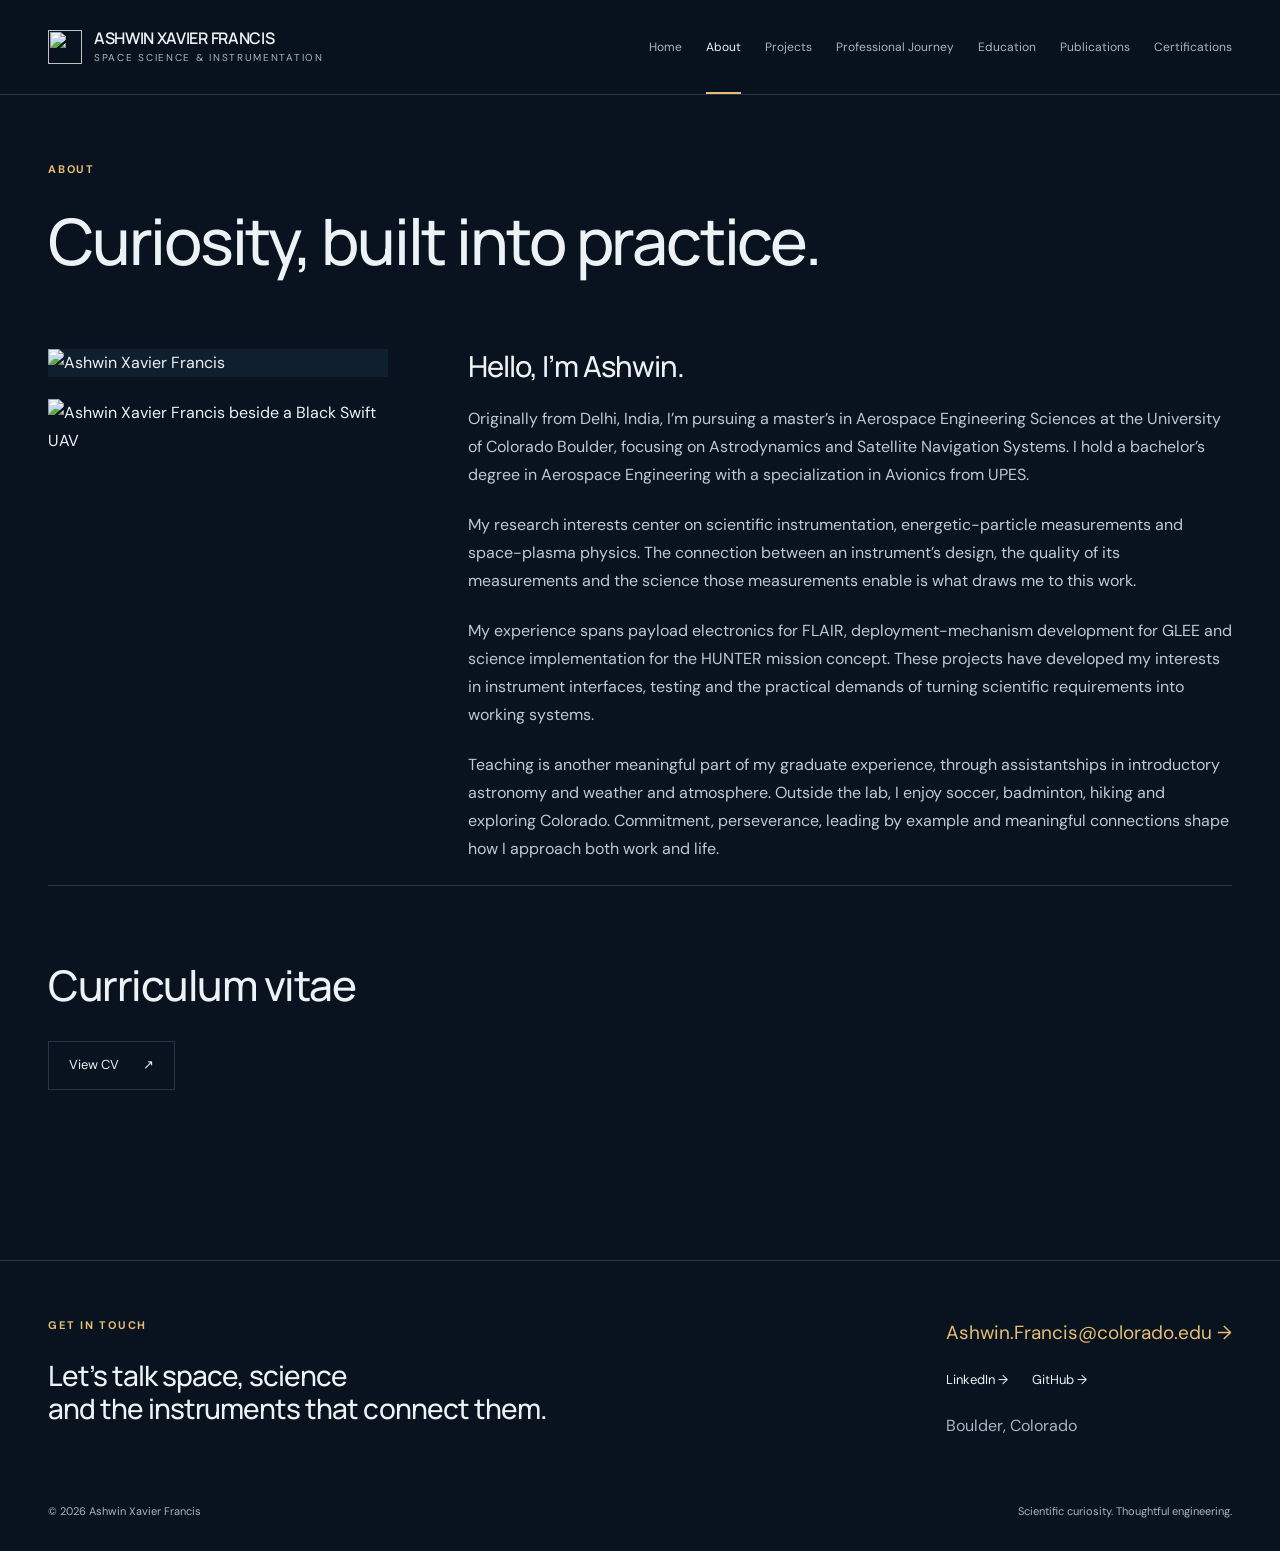
==== about.html @ 86c06a83 "Publish QUANTA portfolio pages" ====
<!DOCTYPE html>

<html lang="en"><head><meta charset="utf-8"/><meta content="width=device-width,initial-scale=1" name="viewport"/><meta content="Ashwin Xavier Francis — scientific instrumentation, energetic-particle measurements and space-plasma physics. Research and aerospace engineering portfolio." name="description"/><meta content="#08131f" name="theme-color"/><title>About | Ashwin Xavier Francis</title><link href="style.css" rel="stylesheet"/><script defer="" src="site.js"></script><link href="assets/quanta-symbol.svg" rel="icon" type="image/svg+xml"/></head><body><a class="skip" href="#main">Skip to content</a><header class="header"><div class="wrap header-inner"><a class="brand" href="index.html" aria-label="Ashwin Xavier Francis — Home"><img class="brand-symbol" src="assets/quanta-symbol.svg" alt="" width="34" height="34"/><div>ASHWIN XAVIER FRANCIS<span>SPACE SCIENCE &amp; INSTRUMENTATION</span></div></a><button aria-controls="navigation" aria-expanded="false" class="menu">Menu ☰</button><nav aria-label="Main navigation" id="navigation"><a class="" href="index.html">Home</a><a aria-current="page" class="active" href="about.html">About</a><a class="" href="projects.html">Projects</a><a class="" href="professional.html">Professional Journey</a><a class="" href="education.html">Education</a><a class="" href="publications.html">Publications</a><a class="" href="certifications.html">Certifications</a></nav></div></header><main class="wrap" id="main"><div class="page-head"><div class="eyebrow">About</div><h1>Curiosity, built into practice.</h1></div><div class="about-grid"><div class="about-photos"><img alt="Ashwin Xavier Francis" src="assets/portrait.webp"/><figure class="figure"><img src="assets/flair-ashwin-testing-day.webp" alt="Ashwin Xavier Francis beside a Black Swift UAV" data-zoom="" loading="lazy"/></figure></div><div><h2>Hello, I’m Ashwin.</h2><p>Originally from Delhi, India, I’m pursuing a master’s in Aerospace Engineering Sciences at the University of Colorado Boulder, focusing on Astrodynamics and Satellite Navigation Systems. I hold a bachelor’s degree in Aerospace Engineering with a specialization in Avionics from UPES.</p><p>My research interests center on scientific instrumentation, energetic-particle measurements and space-plasma physics. The connection between an instrument’s design, the quality of its measurements and the science those measurements enable is what draws me to this work.</p><p>My experience spans payload electronics for FLAIR, deployment-mechanism development for GLEE and science implementation for the HUNTER mission concept. These projects have developed my interests in instrument interfaces, testing and the practical demands of turning scientific requirements into working systems.</p><p>Teaching is another meaningful part of my graduate experience, through assistantships in introductory astronomy and weather and atmosphere. Outside the lab, I enjoy soccer, badminton, hiking and exploring Colorado. Commitment, perseverance, leading by example and meaningful connections shape how I approach both work and life.</p></div></div><section class="section" aria-label="Curriculum vitae"><h2>Curriculum vitae</h2><div class="buttons cv-actions"><a class="btn" href="assets/ashwin-xavier-francis-cv.pdf" target="_blank" rel="noopener">View CV <span>↗</span></a></div></section></main><footer class="footer"><div class="wrap"><div class="footer-top"><div><div class="eyebrow">Get in touch</div><h2>Let’s talk space, science<br/>and the instruments that connect them.</h2></div><div><a class="email" href="mailto:Ashwin.Francis@colorado.edu">Ashwin.Francis@colorado.edu →</a><div class="socials"><a href="https://www.linkedin.com/in/ashwin-xavier-francis-690303250/" rel="noopener" target="_blank">LinkedIn →</a><a href="https://github.com/ashlyxf" rel="noopener" target="_blank">GitHub →</a></div><p class="muted">Boulder, Colorado</p></div></div><div class="footer-bottom"><span>© 2026 Ashwin Xavier Francis</span><span>Scientific curiosity. Thoughtful engineering.</span></div></div></footer><dialog class="zoom"><button aria-label="Close image">×</button><img alt=""/></dialog></body></html>
---- style.css ----
@import url('https://fonts.googleapis.com/css2?family=DM+Sans:wght@400;500;600;700&family=Manrope:wght@400;500;600;700;800&display=swap');
:root{--bg:#08131f;--panel:#101f2e;--line:#263746;--text:#edf2f4;--muted:#a7b5c2;--gold:#e6bd72;--max:1240px}*{box-sizing:border-box}html{scroll-behavior:smooth}body{margin:0;background:var(--bg);color:var(--text);font:16px/1.75 'DM Sans',sans-serif}a{color:inherit;text-decoration:none}a:hover{color:var(--gold)}button{font:inherit;cursor:pointer}img{max-width:100%;display:block}h1,h2,h3,h4{font-family:Manrope,sans-serif;font-weight:500;line-height:1.18;letter-spacing:-.035em;margin:0 0 22px}h1{font-size:clamp(44px,5.5vw,76px)}h2{font-size:clamp(30px,3.3vw,46px)}h3{font-size:26px}p{margin:0 0 22px}small,.eyebrow{font-size:11px;letter-spacing:.16em;text-transform:uppercase}.eyebrow{color:var(--gold);margin-bottom:24px;font-weight:700}.muted{color:var(--muted)}.wrap{width:min(var(--max),calc(100% - 96px));margin:auto}.header{border-bottom:1px solid var(--line);background:#08131ff5;position:sticky;top:0;z-index:20}.header-inner{min-height:94px;display:flex;align-items:center;justify-content:space-between;gap:24px}.brand{font:600 16px/1.4 Manrope;letter-spacing:-.02em;white-space:nowrap}.brand span{display:block;font:10px/1.8 'DM Sans';letter-spacing:.17em;color:var(--muted)}nav{display:flex;gap:24px;align-items:center}nav a{font-size:12px;color:var(--muted);position:relative}nav a.active{color:var(--text)}nav a.active:after{content:'';height:2px;background:var(--gold);position:absolute;left:0;right:0;bottom:-36px}.menu{display:none;color:white;background:none;border:1px solid var(--line);padding:6px 12px}.hero{display:grid;grid-template-columns:1.25fr 1fr;gap:76px;align-items:center;padding:78px 0 88px;min-height:650px}.hero h1{margin-bottom:28px}.hero .intro{font-size:19px;max-width:570px;color:var(--muted)}.hero-visual{position:relative;padding:25px 24px 0 0}.portrait-frame{height:450px;background:linear-gradient(140deg,#263342,#111c28);position:relative;overflow:hidden}.portrait-frame img{height:100%;width:100%;object-fit:contain;object-position:bottom}.orbit{position:absolute;inset:-13px -5px 17px 18px;border:1px solid #a1875340;border-radius:50%;transform:rotate(-24deg);pointer-events:none}.visual-caption{display:flex;justify-content:space-between;font-size:10px;letter-spacing:.12em;color:var(--muted);padding-top:18px}.buttons{display:flex;gap:12px;flex-wrap:wrap;margin:30px 0}.btn{display:inline-flex;align-items:center;justify-content:space-between;gap:24px;border:1px solid var(--line);padding:12px 20px;font-size:13px;transition:.2s}.btn.primary{background:var(--gold);border-color:var(--gold);color:#14202c}.btn:hover{border-color:var(--gold);transform:translateY(-2px)}.section{padding:75px 0;border-top:1px solid var(--line)}.section-top{display:flex;align-items:end;justify-content:space-between;gap:30px;margin-bottom:38px}.section-top h2{margin:0}.section-top a{font-size:13px;color:var(--gold)}.research{display:grid;grid-template-columns:repeat(3,1fr)}.research article{padding:0 34px;border-right:1px solid var(--line)}.research article:first-child{padding-left:0}.research article:last-child{border:0;padding-right:0}.num{font:12px Manrope;color:var(--gold);display:block;margin-bottom:30px}.research h3{font-size:22px;max-width:300px}.research p{font-size:14px;color:var(--muted);margin:0}.project-grid{display:grid;grid-template-columns:repeat(4,1fr);gap:24px}.project-card{border-top:1px solid var(--line);padding-top:24px;display:block}.logo-box{height:190px;background:#f4f4ef;display:flex;align-items:center;justify-content:center;margin-bottom:24px;overflow:hidden}.logo-box img{width:72%;height:80%;object-fit:contain;transition:transform .3s}.project-card:hover img{transform:scale(1.06)}.project-card h3{font-size:21px;margin:12px 0}.project-card p{font-size:13px;color:var(--muted)}.project-card .arrow{float:right;color:var(--gold)}.tag{font-size:10px;letter-spacing:.12em;text-transform:uppercase;color:var(--gold)}.feature{display:grid;grid-template-columns:1.15fr 1fr;gap:65px;align-items:center}.feature img{width:100%;aspect-ratio:1.5;object-fit:cover}.feature p{color:var(--muted)}.page-head{padding:65px 0 48px}.page-head h1{max-width:1000px;font-size:clamp(42px,5vw,64px)}.page-head p{color:var(--muted);max-width:760px;font-size:18px}.crumb{font-size:12px;color:var(--muted);margin-bottom:32px}.crumb a{color:var(--gold)}.project-meta{display:grid;grid-template-columns:repeat(3,1fr);gap:25px;border-block:1px solid var(--line);padding:24px 0;margin-bottom:48px}.project-meta span{display:block;font-size:10px;letter-spacing:.15em;text-transform:uppercase;color:var(--muted);margin-bottom:8px}.project-meta p{font-size:14px;margin:0}.project-text{display:grid;grid-template-columns:1fr 1fr;gap:65px;margin-bottom:50px}.project-text p{color:#c4ced7;font-size:16px}.project-text h2{font-size:23px}.hero-image{width:100%;max-height:650px;object-fit:contain;background:#f6f6f6}.figure{margin:0 0 30px}.figure figcaption{font-size:12px;color:var(--muted);margin-top:12px}.gallery{display:grid;grid-template-columns:repeat(2,1fr);gap:28px}.gallery img{width:100%;height:330px;object-fit:contain;background:#f6f6f6;cursor:zoom-in}.media-grid{display:grid;grid-template-columns:repeat(2,1fr);gap:28px}.media-grid video{width:100%;height:330px;background:#02070d;object-fit:contain}.media-grid h3{font-size:18px;margin:16px 0 8px}.media-grid p{font-size:12px;color:var(--muted)}.resources{display:flex;flex-wrap:wrap;gap:12px}.timeline{max-width:980px;margin-left:auto}.timeline article{display:grid;grid-template-columns:190px 1fr;gap:40px;border-top:1px solid var(--line);padding:34px 0}.timeline .date{font-size:12px;color:var(--gold);padding-top:5px}.timeline h2{font-size:27px;margin-bottom:12px}.timeline h3{font-size:15px;letter-spacing:0;color:var(--muted);margin-bottom:18px}.timeline p{font-size:15px;color:#b9c5d0}.timeline .supervisor{font-size:12px;color:var(--gold)}.publication{display:grid;grid-template-columns:220px 1fr;gap:55px;padding:40px 0;border-top:1px solid var(--line)}.publication img{width:100%;height:280px;object-fit:contain;object-position:top;background:#f4f4ef}.publication h2{font-size:30px}.publication p{color:var(--muted);font-size:14px}.cert-grid{display:grid;grid-template-columns:1fr 1fr;gap:45px 30px}.cert img{height:320px;width:100%;object-fit:contain;background:white;margin-bottom:24px}.cert h2{font-size:24px}.cert p{font-size:14px;color:var(--muted)}.about-grid{display:grid;grid-template-columns:340px 1fr;gap:80px}.about-grid>img{width:100%;background:var(--panel)}.about-grid p{color:#bec9d2}.about-grid h2{font-size:29px}.footer{padding:55px 0 30px;border-top:1px solid var(--line);margin-top:65px}.footer-top{display:flex;justify-content:space-between;gap:40px}.footer h2{font-size:28px}.footer a.email{color:var(--gold);font-size:19px}.socials{display:flex;gap:24px;font-size:13px;margin:20px 0}.footer-bottom{display:flex;justify-content:space-between;font-size:11px;color:var(--muted);margin-top:40px}.zoom{border:1px solid var(--line);padding:15px;background:var(--bg);color:white;max-width:95vw;max-height:95vh}.zoom::backdrop{background:#000c}.zoom img{max-height:80vh;max-width:85vw;object-fit:contain}.zoom button{float:right;color:white;background:none;border:0;font-size:28px}.skip{position:fixed;left:10px;top:-60px;background:var(--gold);color:black;z-index:100;padding:10px}.skip:focus{top:10px}:focus-visible{outline:2px solid var(--gold);outline-offset:5px}@media(min-width:1500px){:root{--max:1320px}.hero{min-height:720px}.portrait-frame{height:510px}}@media(max-width:1100px){.wrap{width:calc(100% - 56px)}nav{gap:13px}nav a{font-size:10px}.hero{gap:35px}.project-grid{gap:18px}.logo-box{height:155px}}@media(max-width:780px){.wrap{width:calc(100% - 40px)}.header-inner{min-height:76px}.menu{display:block}nav{display:none;position:absolute;top:76px;left:0;right:0;background:var(--panel);padding:24px;flex-direction:column;align-items:start;gap:20px}nav.open{display:flex}nav a{font-size:14px}nav a.active:after{bottom:-5px}.hero{grid-template-columns:1fr;padding:45px 0;gap:30px}.hero-visual{max-width:470px;width:100%;margin:auto}.portrait-frame{height:400px}.research,.feature,.project-text,.about-grid{grid-template-columns:1fr}.research article{border-right:0;border-bottom:1px solid var(--line);padding:24px 0!important}.num{margin-bottom:15px}.project-grid{grid-template-columns:1fr 1fr}.project-meta{grid-template-columns:1fr}.project-text{gap:20px}.gallery,.media-grid,.cert-grid{grid-template-columns:1fr}.timeline article{grid-template-columns:1fr;gap:12px}.publication{grid-template-columns:100px 1fr;gap:20px}.publication img{height:160px}.publication h2{font-size:24px}.footer-top{flex-direction:column}.footer-bottom{gap:20px}.section{padding:45px 0}.about-grid{gap:35px}.about-grid>img{max-width:330px}.logo-box{height:170px}.gallery img{height:auto;max-height:420px}.section-top{align-items:start}.media-grid video{height:auto;max-height:400px}}
.hero{grid-template-columns:minmax(0,1.3fr) minmax(0,1fr);gap:65px}.hero h1{font-size:clamp(40px,4.15vw,60px)}.hero-visual{min-width:0}.hero-image{background:none}.hero-image img{width:100%;max-height:650px;object-fit:contain}.gallery img{height:330px}.project-card img{object-fit:contain}@media(max-width:780px){.hero{grid-template-columns:minmax(0,1fr);gap:30px}.hero h1{font-size:clamp(34px,7.4vw,50px)}.hero h1 br{display:none}.portrait-frame{height:390px}}
.orbit{inset:-12px 8px 18px 8px;transform:none}.arrow,.btn span{font-family:Arial,sans-serif}

/* Project logos sit directly on the portfolio background. */
.logo-box{background:transparent;height:210px;overflow:visible;border:0}
.logo-box img{width:78%;height:85%;object-fit:contain;filter:drop-shadow(0 5px 15px #0004)}
.logo-box img.cu-lockup{width:100%;height:auto;max-height:110px;filter:none}
.project-card:hover .logo-box{background:transparent}
.document-intro{display:grid;grid-template-columns:300px minmax(0,1fr);align-items:center;gap:70px;padding:35px 0 48px;border-top:1px solid var(--line);margin-bottom:40px}
.document-cover{display:block;position:relative;width:100%;max-height:355px;transition:transform .25s;justify-self:start}
.document-cover:hover{transform:translateY(-4px)}
.document-cover img{height:355px;width:100%;object-fit:contain;object-position:left center;filter:drop-shadow(0 12px 22px #0006)}
.document-copy h2{font-size:clamp(26px,3vw,39px);max-width:650px;margin-bottom:18px}
.document-copy .eyebrow{margin-bottom:16px}.document-format{font-size:13px;color:var(--muted);margin-bottom:20px}
.project-jumps{display:flex;gap:28px;flex-wrap:wrap;margin-top:28px;font-size:12px;color:var(--gold)}
.slide-cover{aspect-ratio:16/9;align-self:center;background:#111b28}.slide-cover img{width:100%;height:auto}
.slide-cover-title{position:absolute;left:3%;top:48%;color:white;font-family:Arial,sans-serif;font-weight:900;font-size:18px;line-height:1.1}.slide-cover-title span{display:block;font-family:monospace;font-size:12px;font-weight:400;margin-top:7px}
#background,#simulations,#development{scroll-margin-top:120px}
.report-project-card img{height:340px;object-fit:contain;background:transparent;margin-bottom:25px;width:100%;object-position:left center}
.video-download{display:inline-block;color:var(--gold);font-size:12px;margin:0 0 18px}.media-grid video{border:1px solid var(--line)}
@media(max-width:780px){.document-intro{grid-template-columns:minmax(0,1fr);gap:28px;padding:28px 0 35px}.document-cover{max-width:260px;justify-self:center}.document-cover img{height:300px;object-position:center}.slide-cover{max-width:100%}.slide-cover img{height:auto}.document-copy h2{font-size:28px}.logo-box{height:170px}.logo-box img.cu-lockup{width:100%}.project-jumps{gap:20px}.report-project-card img{height:280px;object-position:center}}
.media-grid>.recording:only-child{grid-column:1/-1}.media-grid>.recording:only-child video{height:auto;max-height:620px}

.journey-aside{display:flex;flex-direction:column;gap:20px;align-items:flex-start}.journey-logo{display:flex;align-items:center;justify-content:flex-start;width:185px;min-height:75px;background:transparent}.journey-logo img{display:block;max-width:100%;height:75px;object-fit:contain;object-position:left center}.journey-logo.mission img{height:115px;width:140px;object-position:center}.journey-logo.crest img{height:110px;width:110px;object-position:center}.journey-logo.upes img{height:65px;width:175px}.journey-logo.cu img{height:auto;width:185px}.journey-aside .date{padding-top:0}.timeline .journey-aside a:hover{opacity:.85}@media(max-width:780px){.timeline article{gap:23px}.journey-aside{flex-direction:row;align-items:center;justify-content:space-between;gap:20px;width:100%}.journey-aside .date{max-width:150px;text-align:right}.journey-logo{width:165px;min-height:60px}.journey-logo.mission img{height:85px;width:110px}.journey-logo.crest img{height:85px;width:85px}.journey-logo.cu img{width:165px}.journey-logo.upes img{width:150px}}

.wiring-preview{position:relative;width:100%;aspect-ratio:4/3;overflow:hidden;background:var(--panel)}.gallery .wiring-preview img{position:absolute;width:75%;height:133.333%;max-width:none;left:12.5%;top:-16.667%;transform:rotate(-90deg);object-fit:contain;background:transparent}#flight-recording{scroll-margin-top:120px}

/* Offset the empty space above the supplied HUNTER artwork. */
.logo-box img.hunter-logo{transform:translateY(-12%)}.project-card:hover .logo-box img.hunter-logo{transform:translateY(-12%) scale(1.06)}

.project-affiliation{min-height:58px;display:flex;align-items:flex-start;font-size:12px;line-height:1.65;color:var(--muted);max-width:270px;margin-bottom:8px}.page-head h1.full-project-title{font-size:clamp(36px,4.1vw,58px);max-width:1120px;line-height:1.2}@media(max-width:780px){.project-affiliation{font-size:11px;min-height:65px;line-height:1.6}.page-head h1.full-project-title{font-size:clamp(30px,6.5vw,44px)}}

/* Quanta identity appears on the homepage and in the browser tab. */
.quanta-identity{display:flex;align-items:center;gap:15px;margin-bottom:26px;color:#fff}.quanta-identity img{width:48px;height:48px;object-fit:contain}.quanta-identity span{font-size:21px;font-weight:500;letter-spacing:.28em;line-height:1}@media(max-width:600px){.quanta-identity{margin-bottom:22px}.quanta-identity img{width:40px;height:40px}.quanta-identity span{font-size:18px}}

.brand{display:flex;align-items:center;gap:12px}.brand .brand-symbol{width:34px;height:34px;flex:none;object-fit:contain}@media(max-width:600px){.brand{gap:9px}.brand .brand-symbol{width:29px;height:29px}}

.about-photos{display:flex;flex-direction:column;gap:22px;align-self:start}.about-photos>img{width:100%;background:var(--panel)}.about-photos .figure{margin:0}.about-photos .figure img{width:100%;height:auto;object-fit:contain}@media(max-width:800px){.about-photos{max-width:430px}}

/* Related views stay together, without cropping hardware or team members. */
.photo-group{grid-column:1/-1;background:var(--panel);padding:16px;border:1px solid var(--line)}.photo-pair{display:flex;gap:14px;align-items:stretch}.photo-pair>img{flex:1;min-width:0;width:0;height:380px;object-fit:contain;background:transparent;cursor:zoom-in}.photo-group figcaption{margin-bottom:0}@media(max-width:780px){.photo-pair{flex-wrap:wrap}.photo-pair>img{flex:1 1 140px;width:100%;height:260px}.feature .team-photos img{height:190px}.team-slide:has(.team-photos>img:only-child) .team-photos img{height:390px}}

/* A seamless moving strip, with a duplicate track for a continuous loop. */
.team-carousel{min-width:0;overflow:hidden;border:1px solid var(--line);background:var(--panel);padding:14px 0}.team-window{overflow:hidden}.team-track{display:flex;width:max-content;animation:team-drift 38s linear infinite;will-change:transform}.team-loop{display:flex;gap:16px;padding-right:16px;flex-shrink:0}.team-card{margin:0;flex:none;width:440px;padding:10px;background:var(--bg);border:1px solid var(--line)}.team-photos{display:flex;gap:8px;height:260px;align-items:center}.feature .team-photos img{height:100%;width:0;flex:1;min-width:0;aspect-ratio:auto;object-fit:contain;background:transparent;cursor:zoom-in}.team-card figcaption{font-size:13px;color:var(--gold);padding:12px 0 2px}.team-loop[aria-hidden] img{cursor:default}.carousel-controls{display:flex;gap:14px;align-items:center;justify-content:space-between;padding:14px 14px 0;color:var(--muted);font-size:11px}.carousel-controls button{border:1px solid var(--line);background:transparent;color:var(--text);padding:5px 12px;font-size:12px}.team-carousel.is-paused .team-track{animation-play-state:paused}@keyframes team-drift{from{transform:translateX(0)}to{transform:translateX(-50%)}}@media(max-width:780px){.team-card{width:310px}.team-photos{height:230px}.carousel-controls{font-size:10px}.team-track{animation-duration:32s}}

/* Solar atmosphere dissolves into the same navy as the hero copy. */
.hero{position:relative;isolation:isolate;min-height:710px;overflow:visible}.hero>div:first-child{position:relative;z-index:2}.solar-visual{position:relative;width:calc(100% + 140px);margin-left:-100px;margin-right:-40px;align-self:center;min-width:0;z-index:1}.solar-visual:before{content:'';position:absolute;inset:12% -5%;background:radial-gradient(ellipse,#9e541518,transparent 68%);z-index:-1}.solar-visual canvas{display:block;width:100%;height:auto;aspect-ratio:1;mask-image:radial-gradient(ellipse at 55% 49%,#000 35%,#000c 60%,transparent 76%)}.solar-caption{display:flex;justify-content:space-between;gap:15px;font-size:9px;letter-spacing:.12em;color:var(--muted);margin:-25px 20px 0 60px;position:relative}.solar-caption b{color:var(--gold);margin:0 5px}.solar-caption>span:last-child{font-size:9px;letter-spacing:0;white-space:nowrap}.solar-pause{background:none;color:var(--muted);border:0;border-bottom:1px solid var(--line);font-size:9px;padding:0 0 2px;margin-left:8px}.solar-pause:hover{color:var(--gold)}@media(max-width:1100px){.solar-visual{width:calc(100% + 100px);margin-left:-70px}.solar-caption{margin-left:35px;flex-direction:column;gap:3px}}@media(max-width:780px){.hero{min-height:0;gap:0;padding-bottom:45px;overflow:hidden}.solar-visual{width:calc(100% + 40px);margin:-30px -20px 0;max-width:650px;justify-self:center}.solar-caption{margin:-22px 35px 0;flex-direction:row;font-size:8px}.solar-caption>span:last-child{font-size:8px}}

/* Actual NASA/SDO EUV footage, muted and looping against the navy hero. */
.solar-visual{width:calc(100% + 200px);margin-left:-125px;margin-right:-75px}.solar-visual video{display:block;width:100%;height:auto;aspect-ratio:1080/606;object-fit:contain;mix-blend-mode:screen;mask-image:radial-gradient(ellipse at 50% 50%,#000 42%,#000e 58%,transparent 76%)}.solar-caption{margin:18px 25px 0 55px;font-size:8px}.solar-caption a:hover{color:var(--gold)}@media(max-width:780px){.solar-visual{width:calc(100% + 60px);margin:0 -30px 0}.solar-caption{margin:16px 35px 0;gap:8px}.solar-caption>span:last-child{white-space:normal}}
.hero{overflow:hidden}.solar-caption{max-width:calc(100% - 125px);margin-right:70px}@media(max-width:780px){.solar-caption{max-width:none;margin-right:35px}}

/* A full-width solar cinema gives the 4K observation room to breathe. */
.hero.solar-home{display:grid;grid-template-columns:1.3fr 1fr;min-height:0;gap:70px;padding:65px 0 48px;overflow:visible}.solar-home h1{font-size:clamp(34px,3.65vw,52px);max-width:730px;margin:0}.solar-home h1 br{display:none}.solar-home .quanta-identity{margin-bottom:20px}.solar-home .eyebrow{margin-bottom:18px}.solar-introduction{padding-top:38px}.solar-home .intro{font-size:16px;line-height:1.8;margin-bottom:16px}.solar-home .buttons{margin:16px 0}.solar-home .cv-actions{display:inline-flex;margin:0 0 16px}.solar-home small{display:block;font-size:9px}.solar-cinema{border-top:1px solid var(--line);padding:32px 0 60px}.solar-film-heading{display:flex;justify-content:space-between;align-items:end;gap:24px;margin-bottom:24px}.solar-film-heading .eyebrow{margin-bottom:10px}.solar-film-heading h2{font-size:34px;margin:0}.solar-quality{display:flex;flex-direction:column;gap:6px;font-size:10px;color:var(--muted)}.solar-quality select{font:12px 'DM Sans',sans-serif;color:var(--text);background:var(--panel);border:1px solid var(--line);padding:9px 12px}.solar-screen{background:#000;aspect-ratio:16/9;border:1px solid var(--line);overflow:hidden}.solar-screen video{display:block;width:100%;height:100%;object-fit:contain;mask-image:none;mix-blend-mode:normal}.solar-film-credit{display:flex;justify-content:space-between;gap:20px;color:var(--muted);font-size:10px;line-height:1.6;padding:15px 0 27px;border-bottom:1px solid var(--line)}.solar-film-credit>span{letter-spacing:.1em}.solar-film-credit a{font-size:10px}.solar-story{display:grid;grid-template-columns:1fr 1fr;gap:60px;padding-top:32px}.solar-story .eyebrow{font-size:10px;margin-bottom:13px}.solar-story h3{font-size:24px;margin-bottom:14px}.solar-story p{font-size:14px;color:var(--muted);line-height:1.85;margin-bottom:12px}.solar-source{font-size:11px;color:var(--gold)}@media(max-width:780px){.hero.solar-home{grid-template-columns:1fr;gap:20px;padding:38px 0 30px}.solar-home h1{font-size:35px}.solar-introduction{padding:0}.solar-film-heading{align-items:center}.solar-film-heading h2{font-size:26px}.solar-quality select{font-size:10px;max-width:140px}.solar-film-heading .eyebrow{font-size:8px}.solar-film-credit{flex-direction:column;gap:7px}.solar-story{grid-template-columns:1fr;gap:28px}.solar-story h3{font-size:23px}.solar-cinema{padding-top:24px;padding-bottom:35px}}
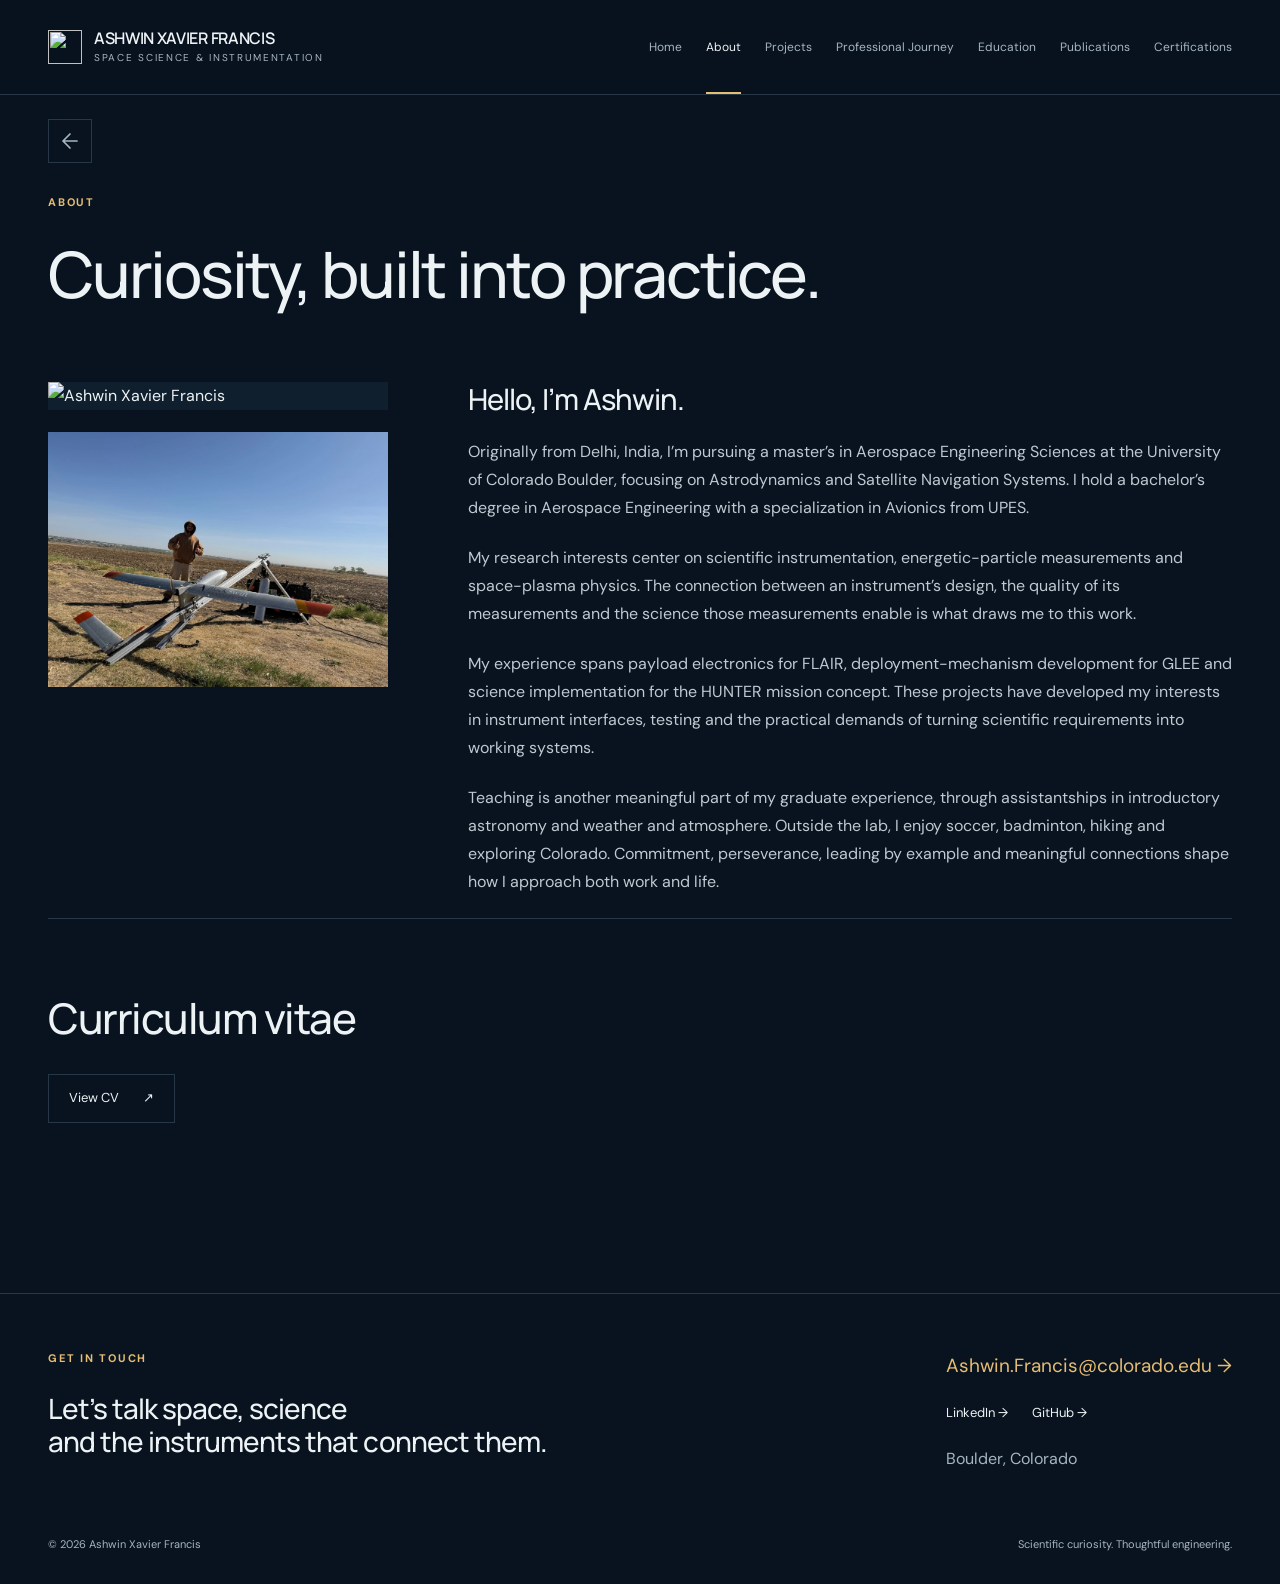
==== commit 052b90bb: "Publish TALOS, align CU projects and add back-arrow navigation" ====
--- a/about.html
+++ b/about.html
@@ -1,3 +1,3 @@
 <!DOCTYPE html>
 
-<html lang="en"><head><meta charset="utf-8"/><meta content="width=device-width,initial-scale=1" name="viewport"/><meta content="Ashwin Xavier Francis — scientific instrumentation, energetic-particle measurements and space-plasma physics. Research and aerospace engineering portfolio." name="description"/><meta content="#08131f" name="theme-color"/><title>About | Ashwin Xavier Francis</title><link href="style.css" rel="stylesheet"/><script defer="" src="site.js"></script><link href="assets/quanta-symbol.svg" rel="icon" type="image/svg+xml"/></head><body><a class="skip" href="#main">Skip to content</a><header class="header"><div class="wrap header-inner"><a class="brand" href="index.html" aria-label="Ashwin Xavier Francis — Home"><img class="brand-symbol" src="assets/quanta-symbol.svg" alt="" width="34" height="34"/><div>ASHWIN XAVIER FRANCIS<span>SPACE SCIENCE &amp; INSTRUMENTATION</span></div></a><button aria-controls="navigation" aria-expanded="false" class="menu">Menu ☰</button><nav aria-label="Main navigation" id="navigation"><a class="" href="index.html">Home</a><a aria-current="page" class="active" href="about.html">About</a><a class="" href="projects.html">Projects</a><a class="" href="professional.html">Professional Journey</a><a class="" href="education.html">Education</a><a class="" href="publications.html">Publications</a><a class="" href="certifications.html">Certifications</a></nav></div></header><main class="wrap" id="main"><div class="page-head"><div class="eyebrow">About</div><h1>Curiosity, built into practice.</h1></div><div class="about-grid"><div class="about-photos"><img alt="Ashwin Xavier Francis" src="assets/portrait.webp"/><figure class="figure"><img src="assets/flair-ashwin-testing-day.webp" alt="Ashwin Xavier Francis beside a Black Swift UAV" data-zoom="" loading="lazy"/></figure></div><div><h2>Hello, I’m Ashwin.</h2><p>Originally from Delhi, India, I’m pursuing a master’s in Aerospace Engineering Sciences at the University of Colorado Boulder, focusing on Astrodynamics and Satellite Navigation Systems. I hold a bachelor’s degree in Aerospace Engineering with a specialization in Avionics from UPES.</p><p>My research interests center on scientific instrumentation, energetic-particle measurements and space-plasma physics. The connection between an instrument’s design, the quality of its measurements and the science those measurements enable is what draws me to this work.</p><p>My experience spans payload electronics for FLAIR, deployment-mechanism development for GLEE and science implementation for the HUNTER mission concept. These projects have developed my interests in instrument interfaces, testing and the practical demands of turning scientific requirements into working systems.</p><p>Teaching is another meaningful part of my graduate experience, through assistantships in introductory astronomy and weather and atmosphere. Outside the lab, I enjoy soccer, badminton, hiking and exploring Colorado. Commitment, perseverance, leading by example and meaningful connections shape how I approach both work and life.</p></div></div><section class="section" aria-label="Curriculum vitae"><h2>Curriculum vitae</h2><div class="buttons cv-actions"><a class="btn" href="assets/ashwin-xavier-francis-cv.pdf" target="_blank" rel="noopener">View CV <span>↗</span></a></div></section></main><footer class="footer"><div class="wrap"><div class="footer-top"><div><div class="eyebrow">Get in touch</div><h2>Let’s talk space, science<br/>and the instruments that connect them.</h2></div><div><a class="email" href="mailto:Ashwin.Francis@colorado.edu">Ashwin.Francis@colorado.edu →</a><div class="socials"><a href="https://www.linkedin.com/in/ashwin-xavier-francis-690303250/" rel="noopener" target="_blank">LinkedIn →</a><a href="https://github.com/ashlyxf" rel="noopener" target="_blank">GitHub →</a></div><p class="muted">Boulder, Colorado</p></div></div><div class="footer-bottom"><span>© 2026 Ashwin Xavier Francis</span><span>Scientific curiosity. Thoughtful engineering.</span></div></div></footer><dialog class="zoom"><button aria-label="Close image">×</button><img alt=""/></dialog></body></html>+<html lang="en"><head><meta charset="utf-8"/><meta content="width=device-width,initial-scale=1" name="viewport"/><meta content="Ashwin Xavier Francis — scientific instrumentation, energetic-particle measurements and space-plasma physics. Research and aerospace engineering portfolio." name="description"/><meta content="#08131f" name="theme-color"/><title>About | Ashwin Xavier Francis</title><link href="style.css" rel="stylesheet"/><script defer="" src="site.js"></script><link href="assets/quanta-symbol.svg" rel="icon" type="image/svg+xml"/></head><body><a class="skip" href="#main">Skip to content</a><header class="header"><div class="wrap header-inner"><a aria-label="Ashwin Xavier Francis — Home" class="brand" href="index.html"><img alt="" class="brand-symbol" height="34" src="assets/quanta-symbol.svg" width="34"/><div>ASHWIN XAVIER FRANCIS<span>SPACE SCIENCE &amp; INSTRUMENTATION</span></div></a><button aria-controls="navigation" aria-expanded="false" class="menu">Menu ☰</button><nav aria-label="Main navigation" id="navigation"><a class="" href="index.html">Home</a><a aria-current="page" class="active" href="about.html">About</a><a class="" href="projects.html">Projects</a><a class="" href="professional.html">Professional Journey</a><a class="" href="education.html">Education</a><a class="" href="publications.html">Publications</a><a class="" href="certifications.html">Certifications</a></nav></div></header><main class="wrap" id="main"><a aria-label="Go back to the previous page" class="back-link" data-back="" href="index.html" title="Go back"><svg aria-hidden="true" fill="none" focusable="false" height="24" stroke="currentColor" stroke-linecap="round" stroke-linejoin="round" stroke-width="1.7" viewbox="0 0 24 24" width="24"><path d="M19 12H5m7-7-7 7 7 7"></path></svg></a><div class="page-head"><div class="eyebrow">About</div><h1>Curiosity, built into practice.</h1></div><div class="about-grid"><div class="about-photos"><img alt="Ashwin Xavier Francis" src="assets/portrait.webp"/><figure class="figure"><img alt="Ashwin Xavier Francis beside a Black Swift UAV" data-zoom="" loading="lazy" src="assets/flair-ashwin-testing-day.webp"/></figure></div><div><h2>Hello, I’m Ashwin.</h2><p>Originally from Delhi, India, I’m pursuing a master’s in Aerospace Engineering Sciences at the University of Colorado Boulder, focusing on Astrodynamics and Satellite Navigation Systems. I hold a bachelor’s degree in Aerospace Engineering with a specialization in Avionics from UPES.</p><p>My research interests center on scientific instrumentation, energetic-particle measurements and space-plasma physics. The connection between an instrument’s design, the quality of its measurements and the science those measurements enable is what draws me to this work.</p><p>My experience spans payload electronics for FLAIR, deployment-mechanism development for GLEE and science implementation for the HUNTER mission concept. These projects have developed my interests in instrument interfaces, testing and the practical demands of turning scientific requirements into working systems.</p><p>Teaching is another meaningful part of my graduate experience, through assistantships in introductory astronomy and weather and atmosphere. Outside the lab, I enjoy soccer, badminton, hiking and exploring Colorado. Commitment, perseverance, leading by example and meaningful connections shape how I approach both work and life.</p></div></div><section aria-label="Curriculum vitae" class="section"><h2>Curriculum vitae</h2><div class="buttons cv-actions"><a class="btn" href="assets/ashwin-xavier-francis-cv.pdf" rel="noopener" target="_blank">View CV <span>↗</span></a></div></section></main><footer class="footer"><div class="wrap"><div class="footer-top"><div><div class="eyebrow">Get in touch</div><h2>Let’s talk space, science<br/>and the instruments that connect them.</h2></div><div><a class="email" href="mailto:Ashwin.Francis@colorado.edu">Ashwin.Francis@colorado.edu →</a><div class="socials"><a href="https://www.linkedin.com/in/ashwin-xavier-francis-690303250/" rel="noopener" target="_blank">LinkedIn →</a><a href="https://github.com/ashlyxf" rel="noopener" target="_blank">GitHub →</a></div><p class="muted">Boulder, Colorado</p></div></div><div class="footer-bottom"><span>© 2026 Ashwin Xavier Francis</span><span>Scientific curiosity. Thoughtful engineering.</span></div></div></footer><dialog class="zoom"><button aria-label="Close image">×</button><img alt=""/></dialog></body></html>
--- a/style.css
+++ b/style.css
@@ -54,3 +54,13 @@
 
 /* A full-width solar cinema gives the 4K observation room to breathe. */
 .hero.solar-home{display:grid;grid-template-columns:1.3fr 1fr;min-height:0;gap:70px;padding:65px 0 48px;overflow:visible}.solar-home h1{font-size:clamp(34px,3.65vw,52px);max-width:730px;margin:0}.solar-home h1 br{display:none}.solar-home .quanta-identity{margin-bottom:20px}.solar-home .eyebrow{margin-bottom:18px}.solar-introduction{padding-top:38px}.solar-home .intro{font-size:16px;line-height:1.8;margin-bottom:16px}.solar-home .buttons{margin:16px 0}.solar-home .cv-actions{display:inline-flex;margin:0 0 16px}.solar-home small{display:block;font-size:9px}.solar-cinema{border-top:1px solid var(--line);padding:32px 0 60px}.solar-film-heading{display:flex;justify-content:space-between;align-items:end;gap:24px;margin-bottom:24px}.solar-film-heading .eyebrow{margin-bottom:10px}.solar-film-heading h2{font-size:34px;margin:0}.solar-quality{display:flex;flex-direction:column;gap:6px;font-size:10px;color:var(--muted)}.solar-quality select{font:12px 'DM Sans',sans-serif;color:var(--text);background:var(--panel);border:1px solid var(--line);padding:9px 12px}.solar-screen{background:#000;aspect-ratio:16/9;border:1px solid var(--line);overflow:hidden}.solar-screen video{display:block;width:100%;height:100%;object-fit:contain;mask-image:none;mix-blend-mode:normal}.solar-film-credit{display:flex;justify-content:space-between;gap:20px;color:var(--muted);font-size:10px;line-height:1.6;padding:15px 0 27px;border-bottom:1px solid var(--line)}.solar-film-credit>span{letter-spacing:.1em}.solar-film-credit a{font-size:10px}.solar-story{display:grid;grid-template-columns:1fr 1fr;gap:60px;padding-top:32px}.solar-story .eyebrow{font-size:10px;margin-bottom:13px}.solar-story h3{font-size:24px;margin-bottom:14px}.solar-story p{font-size:14px;color:var(--muted);line-height:1.85;margin-bottom:12px}.solar-source{font-size:11px;color:var(--gold)}@media(max-width:780px){.hero.solar-home{grid-template-columns:1fr;gap:20px;padding:38px 0 30px}.solar-home h1{font-size:35px}.solar-introduction{padding:0}.solar-film-heading{align-items:center}.solar-film-heading h2{font-size:26px}.solar-quality select{font-size:10px;max-width:140px}.solar-film-heading .eyebrow{font-size:8px}.solar-film-credit{flex-direction:column;gap:7px}.solar-story{grid-template-columns:1fr;gap:28px}.solar-story h3{font-size:23px}.solar-cinema{padding-top:24px;padding-bottom:35px}}
+
+/* TALOS: preserve the supplied badge with a vector clip around its exterior. */
+.talos-heading{display:grid;grid-template-columns:minmax(0,1.4fr) minmax(0,1fr);align-items:center;gap:65px}.talos-heading h1{font-size:clamp(64px,8vw,108px);margin-bottom:18px}.talos-heading .talos-subtitle{color:var(--text);font-family:Manrope,sans-serif;font-size:clamp(24px,2.8vw,35px);line-height:1.3}.talos-badge{width:100%;height:auto;filter:drop-shadow(0 14px 25px #0004)}.talos-project-card .talos-card-art{height:340px;display:flex;align-items:center;justify-content:center;margin-bottom:25px}.talos-project-card .talos-card-art img{width:100%;max-width:390px;height:auto;max-height:325px;cursor:pointer;margin:0;object-position:center}.talos-project-card p{font-size:16px}.talos-opening{margin:0 0 60px}.talos-opening video{display:block;width:100%;height:auto;max-height:650px;background:#02070d;border:1px solid var(--line)}.talos-opening h3{font-size:24px;margin:24px 0 12px}.talos-opening p{max-width:900px;color:var(--muted)}.talos-simulations .media-grid p{font-size:16px}.talos-simulations .media-grid h3{font-size:22px}.talos-simulations .media-grid video{height:auto;aspect-ratio:16/9}.talos-model-note{font-size:14px;color:var(--muted);max-width:860px;margin-top:25px}.talos-simulations .eyebrow{font-size:14px}.talos-opening .video-download,.talos-simulations .video-download{font-size:14px}@media(max-width:780px){.talos-heading{grid-template-columns:1fr;gap:20px}.talos-badge{max-width:340px;justify-self:center}.talos-project-card .talos-card-art{height:280px}.talos-project-card .talos-card-art img{max-height:270px}.talos-opening{margin-bottom:40px}}
+
+.back-link{display:inline-flex;align-items:center;min-height:44px;padding:8px 20px;margin-top:24px;border:1px solid var(--line);font-size:16px;color:var(--muted)}.back-link:hover{border-color:var(--gold);color:var(--gold)}.back-link+.page-head{padding-top:30px}.talos-meta{grid-template-columns:repeat(4,minmax(0,1fr))}.project-card .project-card-date{font-size:14px;color:var(--gold);margin-top:14px}@media(max-width:900px){.talos-meta{grid-template-columns:repeat(2,minmax(0,1fr))}}@media(max-width:780px){.talos-meta{grid-template-columns:1fr}.back-link{margin-top:16px}}
+
+/* CU Boulder uses the shared project-card rhythm in chronological order. */
+.cu-project-grid{grid-template-columns:repeat(3,minmax(0,1fr));gap:32px}.cu-project-card{display:flex;flex-direction:column;min-width:0}.cu-project-art{height:245px;margin-bottom:24px;overflow:hidden}.cu-project-art img{width:100%;height:100%;object-fit:contain;filter:drop-shadow(0 5px 15px #0004)}.cu-project-card .tag{font-size:14px;line-height:1.5;min-height:42px;letter-spacing:.08em}.cu-project-card h3{font-size:21px;min-height:76px;margin:12px 0}.cu-project-card p{font-size:16px}.cu-project-card .project-card-date{margin-top:auto;padding-top:14px;font-size:14px}.cu-project-card:hover img{transform:scale(1.04)}@media(max-width:1000px){.cu-project-grid{grid-template-columns:repeat(2,minmax(0,1fr))}}@media(max-width:640px){.cu-project-grid{grid-template-columns:1fr}.cu-project-art{height:250px}.cu-project-card h3{min-height:0}.cu-project-card .tag{min-height:0}}
+
+.back-link{width:44px;height:44px;padding:0;justify-content:center}.back-link svg{display:block;flex:none}
